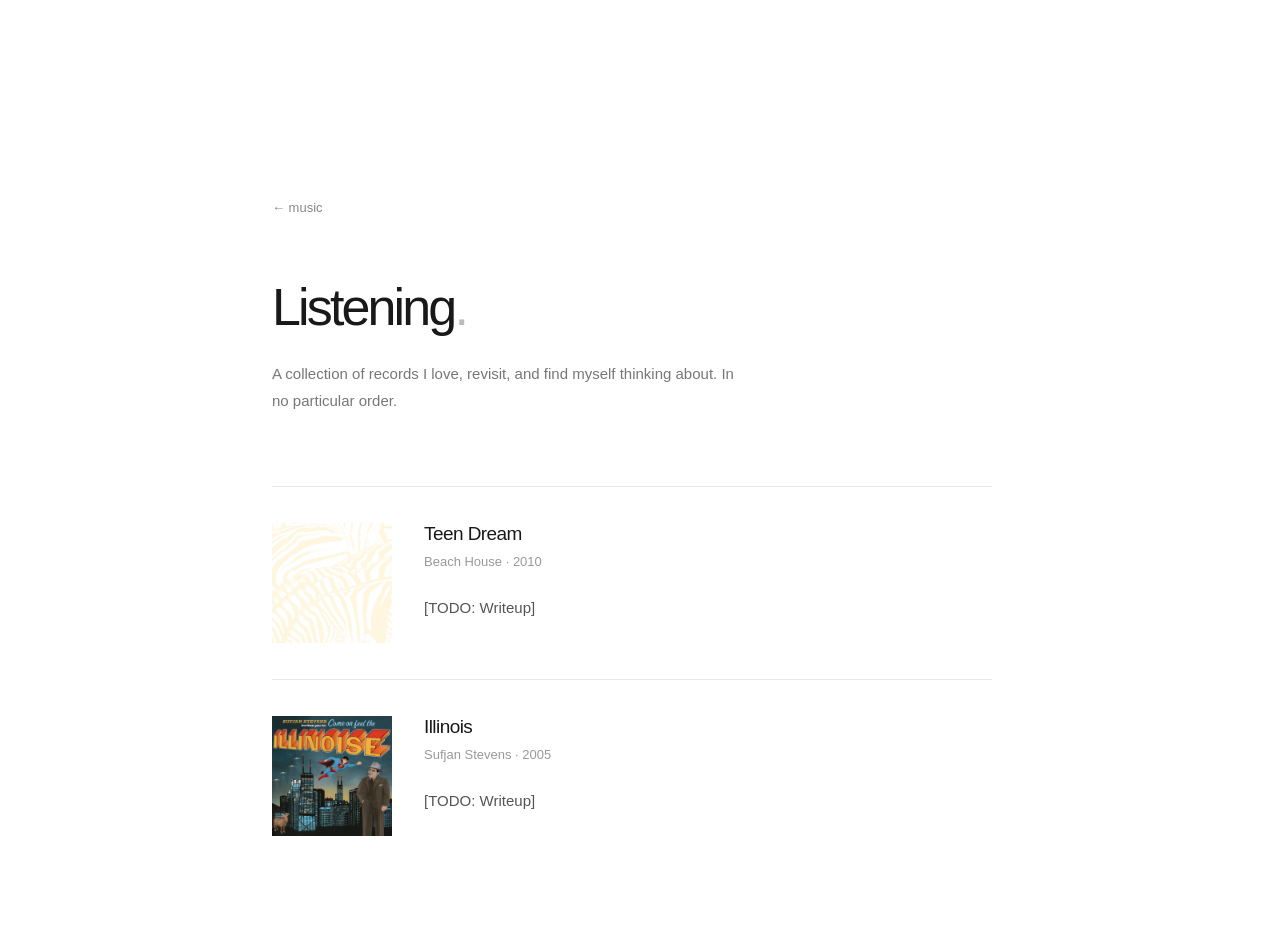
==== music/fav-albums.html @ 68b9d86b "moved site to repo" ====
<!DOCTYPE html>
<html lang="en">
<head>
  <meta charset="UTF-8">
  <meta name="viewport"
        content="width=device-width, initial-scale=1.0">
  <title>Favorite Albums — Burnie Ethan Legette</title>
  <link rel="stylesheet" href="../style.css">
</head>

<body>
  <main class="listening-page">

    <a href="index.html" class="back-link">← music</a>

    <h1>Listening<span class="period">.</span></h1>

    <p class="listening-intro">
      A collection of records I love, revisit,
      and find myself thinking about.
      In no particular order.
    </p>

    

<section class="listening-collection">

  <article class="listening-entry">
    <img
      src="../images/albums/teen-dream.png"
      alt="Teen Dream album cover"
    >

    <div class="entry-content">
      <h2>Teen Dream</h2>
      <p class="entry-meta">Beach House · 2010</p>

      <p class="entry-reflection">
        [TODO: Writeup]
      </p>
    </div>
  </article>

  <article class="listening-entry">
    <img
      src="../images/albums/illinois.png"
      alt="Illinois album cover"
    >

    <div class="entry-content">
      <h2>Illinois</h2>
      <p class="entry-meta">Sufjan Stevens · 2005</p>

      <p class="entry-reflection">
        [TODO: Writeup]
      </p>
    </div>
  </article>

</section>
  </main>
</body>
</html>
---- style.css ----
* {
  box-sizing: border-box;
}

html {
  -webkit-font-smoothing: antialiased;
}

body {
  margin: 0;
  background: #ffffff;
  color: #191919;

  font-family: -apple-system, BlinkMacSystemFont,
    "Segoe UI", Helvetica, Arial, sans-serif;
}

main {
  max-width: 800px;
  margin: 0 auto;
  padding: clamp(120px, 22vh, 220px) 32px 80px;
}

h1 {
  margin: 0 0 36px;
  font-size: clamp(38px, 5vw, 52px);
  font-weight: 400;
  letter-spacing: -0.055em;
  line-height: 1.1;
}

.period {
  color: #bcbcbc;
}

.intro {
  max-width: 480px;
}

p {
  margin: 0 0 18px;
  font-size: 16px;
  font-weight: 400;
  line-height: 1.85;
  color: #555555;
}

p:last-child {
  color: #777777;
}

@media (max-width: 600px) {
  main {
    padding: 110px 26px 60px;
  }

  h1 {
    margin-bottom: 28px;
  }
}


/* Navigation */

.back-link {
  display: inline-block;
  margin-bottom: 64px;
  font-size: 13px;
  color: #888;
  text-decoration: none;
  transition: color 0.2s ease;
}

.back-link:hover {
  color: #191919;
}

/* Music */

.song {
  margin-top: 64px;
  max-width: 480px;
}

.song h2 {
  margin: 0 0 10px;
  font-size: 21px;
  font-weight: 400;
  letter-spacing: -0.03em;
}

.song-info {
  margin: 0 0 28px;
  font-size: 13px;
  color: #999;
}

.song audio {
  display: block;
  width: 100%;
}

.links {
  margin-top: 48px;
}

.links a {
  font-size: 14px;
  color: #666;
  text-decoration: none;
  border-bottom: 1px solid #ddd;
  padding-bottom: 3px;
}

.links a:hover {
  color: #191919;
  border-color: #191919;
}


.song video {
  display: block;
  width: 100%;
  height: auto;
  margin-top: 24px;
  background: #111;
  border-radius: 2px;
}

/* Make room for the visualizer */
.song {
  max-width: 640px;
}


/* Contact */

.contact {
  margin-top: 100px;
}

.contact h2 {
  margin: 0 0 20px;
  color: #999;
  font-size: 11px;
  font-weight: 500;
  letter-spacing: 0.1em;
  text-transform: uppercase;
}

.contact-links {
  display: flex;
  flex-wrap: wrap;
  gap: 12px 24px;
}

.contact-links a {
  color: #666;
  font-size: 14px;
  text-decoration: none;
  border-bottom: 1px solid #ddd;
  padding-bottom: 3px;
  transition:
    color 0.2s ease,
    border-color 0.2s ease;
}

.contact-links a:hover {
  color: #191919;
  border-color: #191919;
}

.contact-links a:focus-visible {
  outline: 2px solid #191919;
  outline-offset: 4px;
}


/* LISTENING PAGE */

.listening-page {
  max-width: 800px;
}

.listening-intro {
  max-width: 480px;
  margin-top: -12px;
  color: #777;
  font-size: 15px;
  line-height: 1.8;
}

/* Album collection */

.listening-collection {
  max-width: 640px;
  margin-top: 88px;
}

/* Footer */

.listening-footer {
  margin-top: 48px;
  color: #aaa;
  font-size: 12px;
}

/* Mobile */

@media (max-width: 600px) {
  .listening-collection {
    margin-top: 64px;
  }

  .listening-album {
    padding: 18px 0;
    gap: 16px;
  }
}


/* Link to listening collection */

.listening-link {
  display: inline-block;
  color: #555;
  font-size: 14px;
  text-decoration: none;
  border-bottom: 1px solid #ddd;
  padding-bottom: 3px;
  transition:
    color 0.2s ease,
    border-color 0.2s ease;
}

.listening-link:hover {
  color: #191919;
  border-color: #191919;
}


/* Album artwork */

.listening-album img {
  width: 76px;
  height: 76px;
  object-fit: cover;
  flex-shrink: 0;
}

@media (max-width: 600px) {
  .listening-album img {
    width: 60px;
    height: 60px;
  }
}


/* Listening entries with reflections */

.listening-page .listening-collection {
  max-width: 720px;
  margin-top: 72px;
}

.listening-entry {
  display: grid;
  grid-template-columns: 120px minmax(0, 1fr);
  gap: 32px;
  padding: 36px 0;
  border-top: 1px solid #e8e8e8;
}

.listening-entry img {
  display: block;
  width: 120px;
  height: 120px;
  object-fit: cover;
}

.entry-content h2 {
  margin: 0 0 5px;
  font-size: 19px;
  font-weight: 500;
  letter-spacing: -0.03em;
  color: #191919;
}

.listening-page .entry-meta {
  margin: 0 0 20px;
  font-size: 13px;
  color: #999;
}

.listening-page .entry-reflection {
  margin: 0;
  max-width: 510px;
  font-size: 15px;
  line-height: 1.85;
  color: #555;
}

/* Mobile layout */

@media (max-width: 600px) {
  .listening-entry {
    grid-template-columns: 1fr;
    gap: 20px;
    padding: 32px 0;
  }

  .listening-entry img {
    width: 100px;
    height: 100px;
  }
}
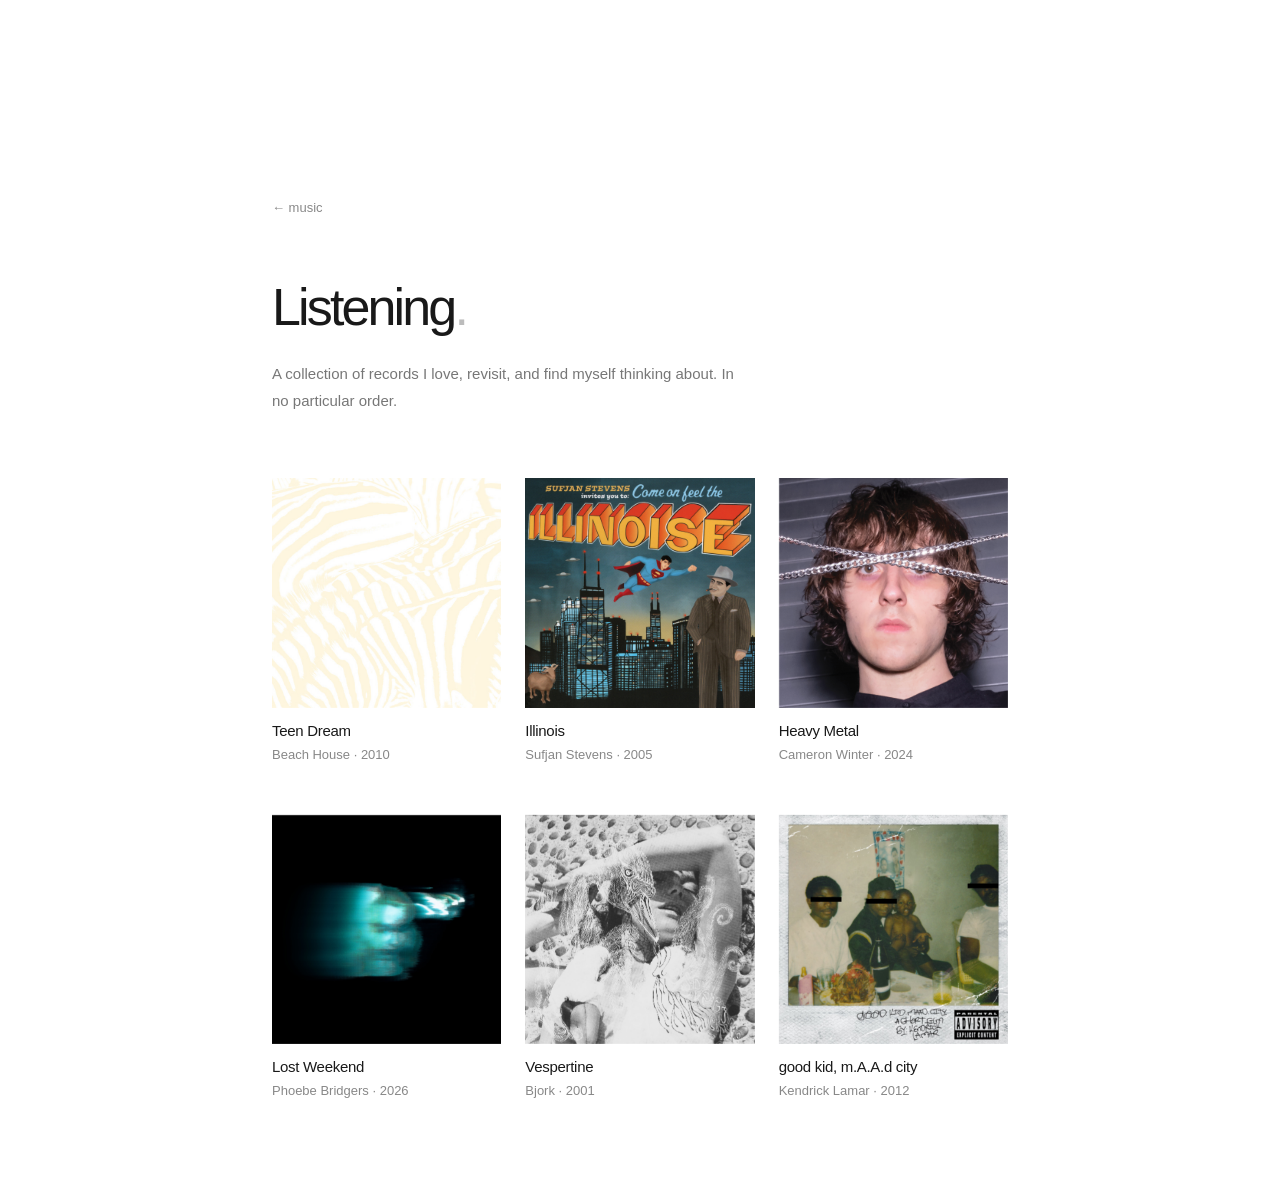
==== commit 44b457ea: "Added album grid design" ====
--- a/music/fav-albums.html
+++ b/music/fav-albums.html
@@ -24,41 +24,183 @@
 
     
 
-<section class="listening-collection">
-
-  <article class="listening-entry">
-    <img
-      src="../images/albums/teen-dream.png"
-      alt="Teen Dream album cover"
-    >
-
-    <div class="entry-content">
-      <h2>Teen Dream</h2>
-      <p class="entry-meta">Beach House · 2010</p>
-
-      <p class="entry-reflection">
-        [TODO: Writeup]
-      </p>
-    </div>
-  </article>
-
-  <article class="listening-entry">
-    <img
-      src="../images/albums/illinois.png"
-      alt="Illinois album cover"
-    >
-
-    <div class="entry-content">
-      <h2>Illinois</h2>
-      <p class="entry-meta">Sufjan Stevens · 2005</p>
-
-      <p class="entry-reflection">
-        [TODO: Writeup]
-      </p>
-    </div>
-  </article>
+
+<section class="album-grid">
+
+  <article class="album-tile">
+    <button class="album-card" type="button"
+            aria-label="Read about Teen Dream"
+            aria-pressed="false">
+
+      <span class="album-card-inner">
+        <span class="album-front">
+          <img src="../images/albums/teen-dream.png"
+               alt="Teen Dream album cover">
+        </span>
+
+        <span class="album-back">
+          <span class="album-reflection">
+            Write your personal reflection here.
+            What does this album mean to you?
+            What keeps you returning to it?
+          </span>
+        </span>
+      </span>
+    </button>
+
+    <h2>Teen Dream</h2>
+    <p>Beach House · 2010</p>
+  </article>
+
+  <article class="album-tile">
+    <button class="album-card" type="button"
+            aria-label="Read about Illinois"
+            aria-pressed="false">
+
+      <span class="album-card-inner">
+        <span class="album-front">
+          <img src="../images/albums/illinois.png"
+               alt="Illinois album cover">
+        </span>
+
+        <span class="album-back">
+          <span class="album-reflection">
+            Your thoughts about this record go here.
+            Keep it relatively concise so it fits
+            comfortably on the back of the tile.
+          </span>
+        </span>
+      </span>
+    </button>
+
+    <h2>Illinois</h2>
+    <p>Sufjan Stevens · 2005</p>
+  </article>
+
+  <article class="album-tile">
+    <button class="album-card" type="button"
+            aria-label="Read about Heavy Metal"
+            aria-pressed="false">
+
+      <span class="album-card-inner">
+        <span class="album-front">
+          <img src="../images/albums/heavy-metal.jpg"
+               alt="Heavy Metal album cover">
+        </span>
+
+        <span class="album-back">
+          <span class="album-reflection">
+            Write your personal reflection here.
+            What does this album mean to you?
+            What keeps you returning to it?
+          </span>
+        </span>
+      </span>
+    </button>
+
+    <h2>Heavy Metal</h2>
+    <p>Cameron Winter · 2024</p>
+  </article>
+
+  <article class="album-tile">
+    <button class="album-card" type="button"
+            aria-label="Read about Lost Weekend"
+            aria-pressed="false">
+
+      <span class="album-card-inner">
+        <span class="album-front">
+          <img src="../images/albums/lost-weekend.jpg"
+               alt="Lost Weekend album cover">
+        </span>
+
+        <span class="album-back">
+          <span class="album-reflection">
+            Write your personal reflection here.
+            What does this album mean to you?
+            What keeps you returning to it?
+          </span>
+        </span>
+      </span>
+    </button>
+
+    <h2>Lost Weekend</h2>
+    <p>Phoebe Bridgers · 2026</p>
+  </article>
+
+  <article class="album-tile">
+    <button class="album-card" type="button"
+            aria-label="Read about Vespertine"
+            aria-pressed="false">
+
+      <span class="album-card-inner">
+        <span class="album-front">
+          <img src="../images/albums/vespertine.jpg"
+               alt="Vespertine album cover">
+        </span>
+
+        <span class="album-back">
+          <span class="album-reflection">
+            Write your personal reflection here.
+            What does this album mean to you?
+            What keeps you returning to it?
+          </span>
+        </span>
+      </span>
+    </button>
+
+    <h2>Vespertine</h2>
+    <p>Bjork · 2001</p>
+  </article>
+
+  <article class="album-tile">
+    <button class="album-card" type="button"
+            aria-label="Read about Good Kid, M.A.A.D City"
+            aria-pressed="false">
+
+      <span class="album-card-inner">
+        <span class="album-front">
+          <img src="../images/albums/goodkid.jpg"
+               alt="Good Kid, M.A.A.D City album cover">
+        </span>
+
+        <span class="album-back">
+          <span class="album-reflection">
+            [Write your personal reflection here.
+            What does this album mean to you?
+            What keeps you returning to it?]
+          </span>
+        </span>
+      </span>
+    </button>
+
+    <h2>good kid, m.A.A.d city</h2>
+    <p>Kendrick Lamar · 2012</p>
+  </article>
+
+
 
 </section>
+
   </main>
+
+  
+<script>
+  const cards = document.querySelectorAll(".album-card");
+
+  cards.forEach(card => {
+    card.addEventListener("click", () => {
+      const flipped = card.classList.toggle("is-flipped");
+
+      card.setAttribute("aria-pressed", flipped);
+
+      card.setAttribute(
+        "aria-label",
+        flipped ? "Show album cover" :
+                  "Read album reflection"
+      );
+    });
+  });
+</script>
+
 </body>
 </html>
--- a/style.css
+++ b/style.css
@@ -315,3 +315,117 @@
     height: 100px;
   }
 }
+
+
+/* LISTENING GRID */
+
+.album-grid {
+  display: grid;
+  grid-template-columns: repeat(3, minmax(0, 1fr));
+  gap: 48px 24px;
+  margin-top: 64px;
+}
+
+.album-tile {
+  min-width: 0;
+}
+
+.album-tile h2 {
+  margin: 14px 0 4px;
+  font-size: 15px;
+  font-weight: 500;
+  letter-spacing: -0.02em;
+}
+
+.album-tile p {
+  margin: 0;
+  font-size: 13px;
+  color: #888;
+}
+
+/* FLIP CARD */
+
+.album-card {
+  display: block;
+  width: 100%;
+  aspect-ratio: 1;
+  padding: 0;
+  border: none;
+  background: transparent;
+  cursor: pointer;
+  perspective: 1000px;
+}
+
+.album-card-inner {
+  display: block;
+  position: relative;
+  width: 100%;
+  height: 100%;
+  transform-style: preserve-3d;
+  transition: transform 0.65s ease;
+}
+
+.album-card.is-flipped .album-card-inner {
+  transform: rotateY(180deg);
+}
+
+.album-front,
+.album-back {
+  position: absolute;
+  inset: 0;
+  display: block;
+  backface-visibility: hidden;
+  -webkit-backface-visibility: hidden;
+}
+
+.album-front img {
+  display: block;
+  width: 100%;
+  height: 100%;
+  object-fit: cover;
+}
+
+.album-back {
+  box-sizing: border-box;
+  display: flex;
+  align-items: center;
+  padding: 16px;
+  background: #f5f5f5;
+  color: #333;
+  transform: rotateY(180deg);
+  overflow: auto;
+}
+
+.album-reflection {
+  display: block;
+  font-size: 12px;
+  line-height: 1.6;
+  text-align: left;
+}
+
+.album-card:focus-visible {
+  outline: 2px solid #191919;
+  outline-offset: 4px;
+}
+
+/* RESPONSIVE GRID */
+
+@media (max-width: 700px) {
+  .album-grid {
+    grid-template-columns: repeat(2, minmax(0, 1fr));
+    gap: 36px 16px;
+  }
+}
+
+@media (max-width: 420px) {
+  .album-grid {
+    grid-template-columns: 1fr;
+    max-width: 320px;
+  }
+}
+
+@media (prefers-reduced-motion: reduce) {
+  .album-card-inner {
+    transition: none;
+  }
+}
